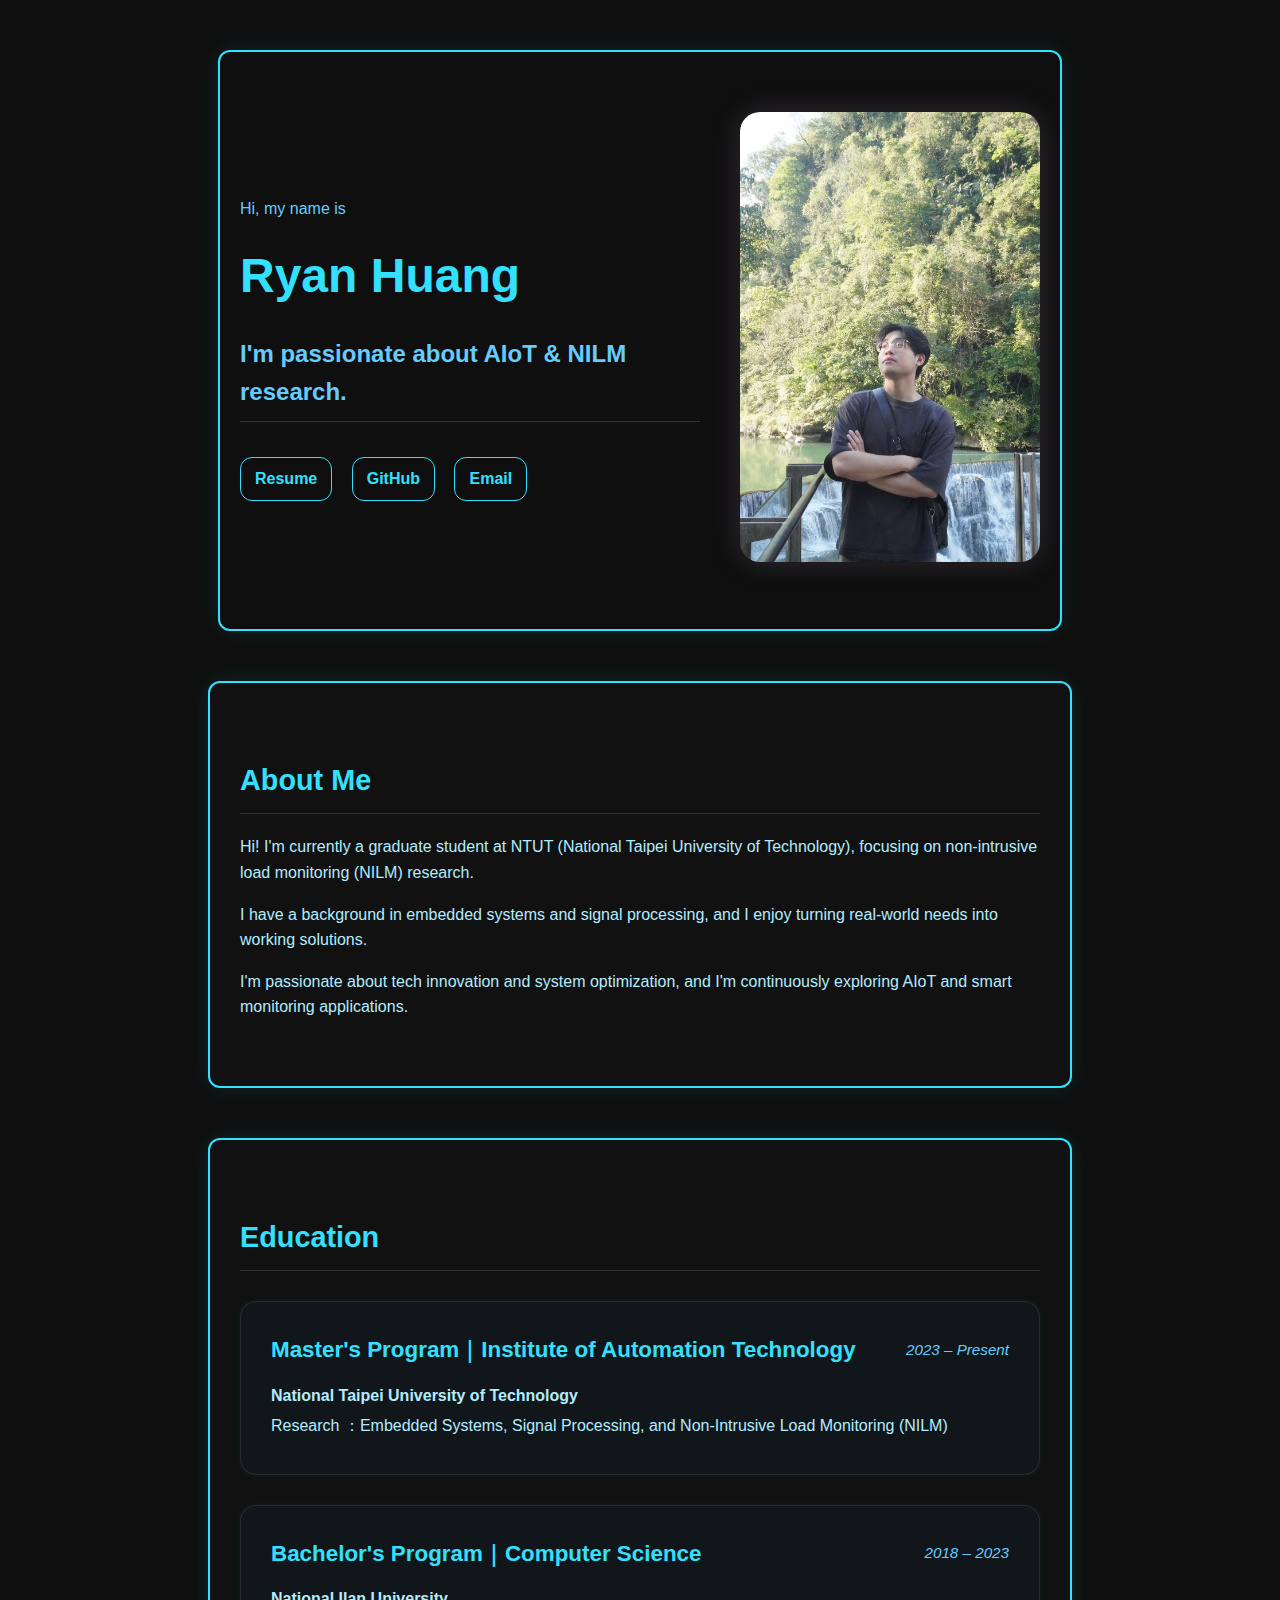
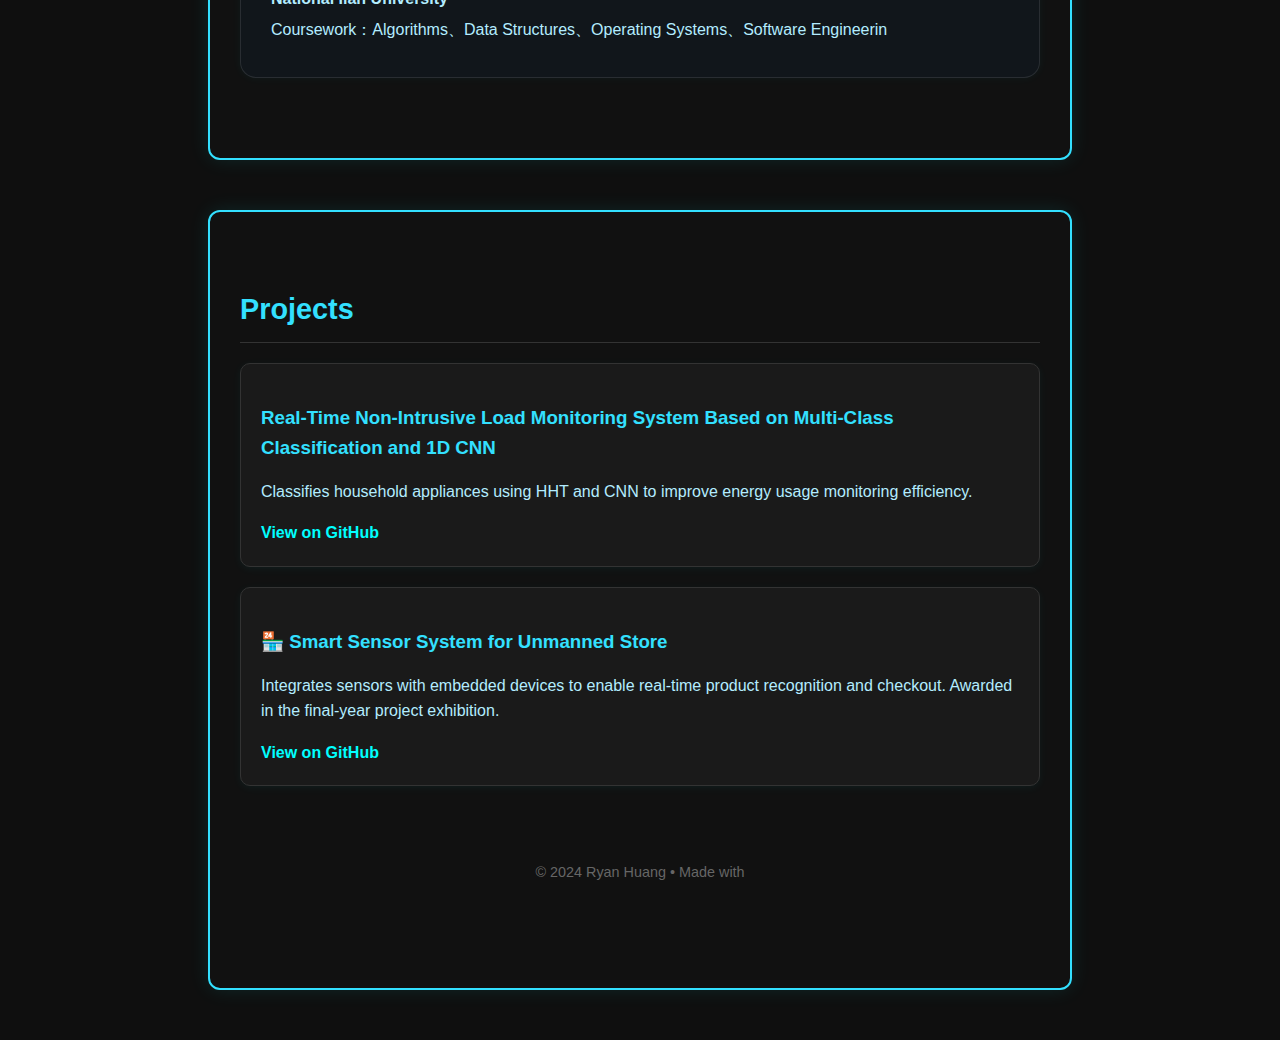
==== index.html @ a47d0917 "Update index.html" ====
<!DOCTYPE html>
<html lang="zh-Hant">
<head>
  <meta charset="UTF-8" />
  <meta name="viewport" content="width=device-width, initial-scale=1.0">
  <title>Ryan Huang</title>
  <link rel="stylesheet" href="css/style.css" />
</head>
<body>

<section id="hero">
  <div class="hero-container">
    
    <div class="hero-text">
      <p>Hi, my name is</p>
      <h1>Ryan Huang</h1>
      <h2>I'm passionate about AIoT & NILM research.</h2>
      <div class="hero-links">
        <a href="#" class="btn">Resume</a>
        <a href="https://github.com/ryanhuang0212" target="_blank">GitHub</a>
        <a href="mailto:ryanhuang0212@gmail.com">Email</a>
      </div>
    </div>

    <div class="hero-image">
      <img src="assets/Me2.jpg" alt="My life">
    </div>
  </div>
</section>

  <section id="about">
    <h2>About Me</h2>
    <p>Hi! I'm currently a graduate student at NTUT (National Taipei University of Technology), focusing on non-intrusive load monitoring (NILM) research.</p>
    <p>I have a background in embedded systems and signal processing, and I enjoy turning real-world needs into working solutions.</p>
    <p>I'm passionate about tech innovation and system optimization, and I'm continuously exploring AIoT and smart monitoring applications.</p>
  </section>

  <section id="Education">
  <h2>Education</h2>

  <div class="info-card">
    <div class="card-header">
      <h3>Master's Program｜Institute of Automation Technology</h3>
      <span class="year">2023 – Present</span>
    </div>
    <p><strong>National Taipei University of Technology</strong></p>
    <p>Research ：Embedded Systems, Signal Processing, and Non-Intrusive Load Monitoring (NILM)</p>
  </div>

  <div class="info-card">
    <div class="card-header">
      <h3>Bachelor's Program｜Computer Science</h3>
      <span class="year">2018 – 2023</span>
    </div>
    <p><strong>National Ilan University</strong></p>
    <p>Coursework：Algorithms、Data Structures、Operating Systems、Software Engineerin</p>
  </div>
</section>

  <section id="projects">
    <h2>Projects</h2>

<div class="project-card">
  <h3>Real-Time Non-Intrusive Load Monitoring System Based on Multi-Class Classification and 1D CNN</h3>
  <p>Classifies household appliances using HHT and CNN to improve energy usage monitoring efficiency.</p>
  <a href="https://github.com/Ryanhuang0212/NILM-Feature" target="_blank">View on GitHub</a>
</div>

<div class="project-card">
  <h3>🏪 Smart Sensor System for Unmanned Store</h3>
  <p>Integrates sensors with embedded devices to enable real-time product recognition and checkout. Awarded in the final-year project exhibition.</p>
  <a href="https://github.com/Ryanhuang0212/NILM-Feature" target="_blank">View on GitHub</a>
</div>

<footer>
  <p>&copy; 2024 Ryan Huang • Made with </p>
</footer>

</body>
</html>
---- css/style.css ----
:root {
  --bg: #0f0f0f;
  --fg: #b3ecff;        /* 主文字色：亮藍白 */
  --subtext: #66ccff;   /* 次文字色：清爽藍 */
  --accent: #33e0ff;    /* 主強調色：科技藍亮點 */
}

html {
  scroll-behavior: smooth;
}

body {
  margin: 0;
  padding: 0;
  background-color: var(--bg);
  color: var(--fg);
  font-family: "Helvetica Neue", Arial, sans-serif;
  line-height: 1.6;
}

header {
  background: #111;
  color: var(--fg);
  text-align: center;
  padding: 60px 20px 30px;
  border-bottom: 2px solid #222;
}

h1 {
  font-size: 2.8em;
  margin-bottom: 0.3em;
  color: var(--accent);
}

header p {
  font-size: 1.2em;
  color:  var(--subtext);
}

nav {
  margin-top: 20px;
}

nav a {
  color: #f1f1f1;
  margin: 0 15px;
  text-decoration: none;
  font-weight: 500;
  transition: color 0.3s;
}

nav a:hover {
  color: var(--accent);
}

section {
  padding: 50px 30px;
  margin: 50px auto;
  max-width: 800px;
  background: #111;
  border: 2px solid var(--accent);
  border-radius: 12px;
  box-shadow: 0 0 20px rgba(0, 255, 255, 0.1);
  transition: transform 0.3s ease;
}

section:hover {
  transform: translateY(-4px);
}

section h2 {
  font-size: 1.8em;
  color: var(--accent);
  margin-bottom: 20px;
  border-bottom: 1px solid #333;
  padding-bottom: 10px;
}

.project-card {
  background: #1a1a1a;
  border: 1px solid #333;
  border-radius: 10px;
  padding: 20px;
  margin: 20px 0;
  box-shadow: 0 2px 10px rgba(0,255,255,0.05);
}

.project-card h3 {
  color: var(--accent);
  margin-bottom: 10px;
}

.project-card a {
  color: #00ffff;
  text-decoration: none;
  font-weight: bold;
}

.project-card a:hover {
  text-decoration: underline;
}

footer {
  text-align: center;
  font-size: 0.9em;
  padding: 40px 0;
  background-color: #111;
  color: #666;
}

.profile-img {
  width: 160px;
  border-radius: 50%;
  margin: 20px auto;
  display: block;
  border: 3px solid #00cfff;
  box-shadow: 0 0 10px rgba(0, 255, 255, 0.3);
}

.info-card {
  background-color: #11161b;
  border: 1px solid rgba(255, 255, 255, 0.1);
  border-radius: 16px;
  padding: 30px;
  margin: 30px 0;
  color: #eee;
  box-shadow: 0 0 10px rgba(0, 255, 255, 0.05);
}

.card-header {
  display: flex;
  justify-content: space-between;
  align-items: center;
  margin-bottom: 15px;
}

.card-header h3 {
  margin: 0;
  color: var(--accent);
  font-size: 1.4em;
}

.year {
  color: var(--subtext);
  font-size: 0.95em;
  font-style: italic;
}

.info-card p {
  margin: 0.3em 0;
  color: var(--fg)
}


#hero {
  padding: 60px 20px;
  background-color: var(--bg);
  color: var(--fg);
}

.hero-container {
  display: flex;
  flex-direction: row;
  align-items: center;
  justify-content: space-between;
  max-width: 1100px;
  margin: auto;
  flex-wrap: wrap;
  gap: 40px;
}

.hero-text {
  flex: 1;
  min-width: 280px;
}

.hero-text p {
  font-size: 1em;
  color: var(--subtext);
}

.hero-text h1 {
  font-size: 3em;
  color: var(--accent);
  margin: 10px 0;
}

.hero-text h2 {
  font-size: 1.5em;
  color: var(--subtext);
  margin-bottom: 20px;
}

.hero-links a {
  display: inline-block;
  margin-right: 15px;
  margin-top: 15px;
  color: var(--accent);
  text-decoration: none;
  font-weight: bold;
  border: 1px solid var(--accent);
  padding: 8px 14px;
  border-radius: 12px;
  transition: all 0.3s;
}

.hero-links a:hover {
  background: var(--accent);
  color: var(--bg);
}

/* 照片樣式：圓角、陰影、尺寸統一 */
.hero-image img {
  max-width: 300px;
  border-radius: 20px;
  box-shadow: 0 0 30px rgba(241, 202, 255, 0.15);
  transition: transform 0.3s ease;
}

.hero-image img:hover {
  transform: scale(1.03);
}

/* 手機板自動改為上下排列 */
@media (max-width: 768px) {
  .hero-container {
    flex-direction: column;
    text-align: center;
  }

  .hero-image img {
    margin-top: 20px;
  }
}
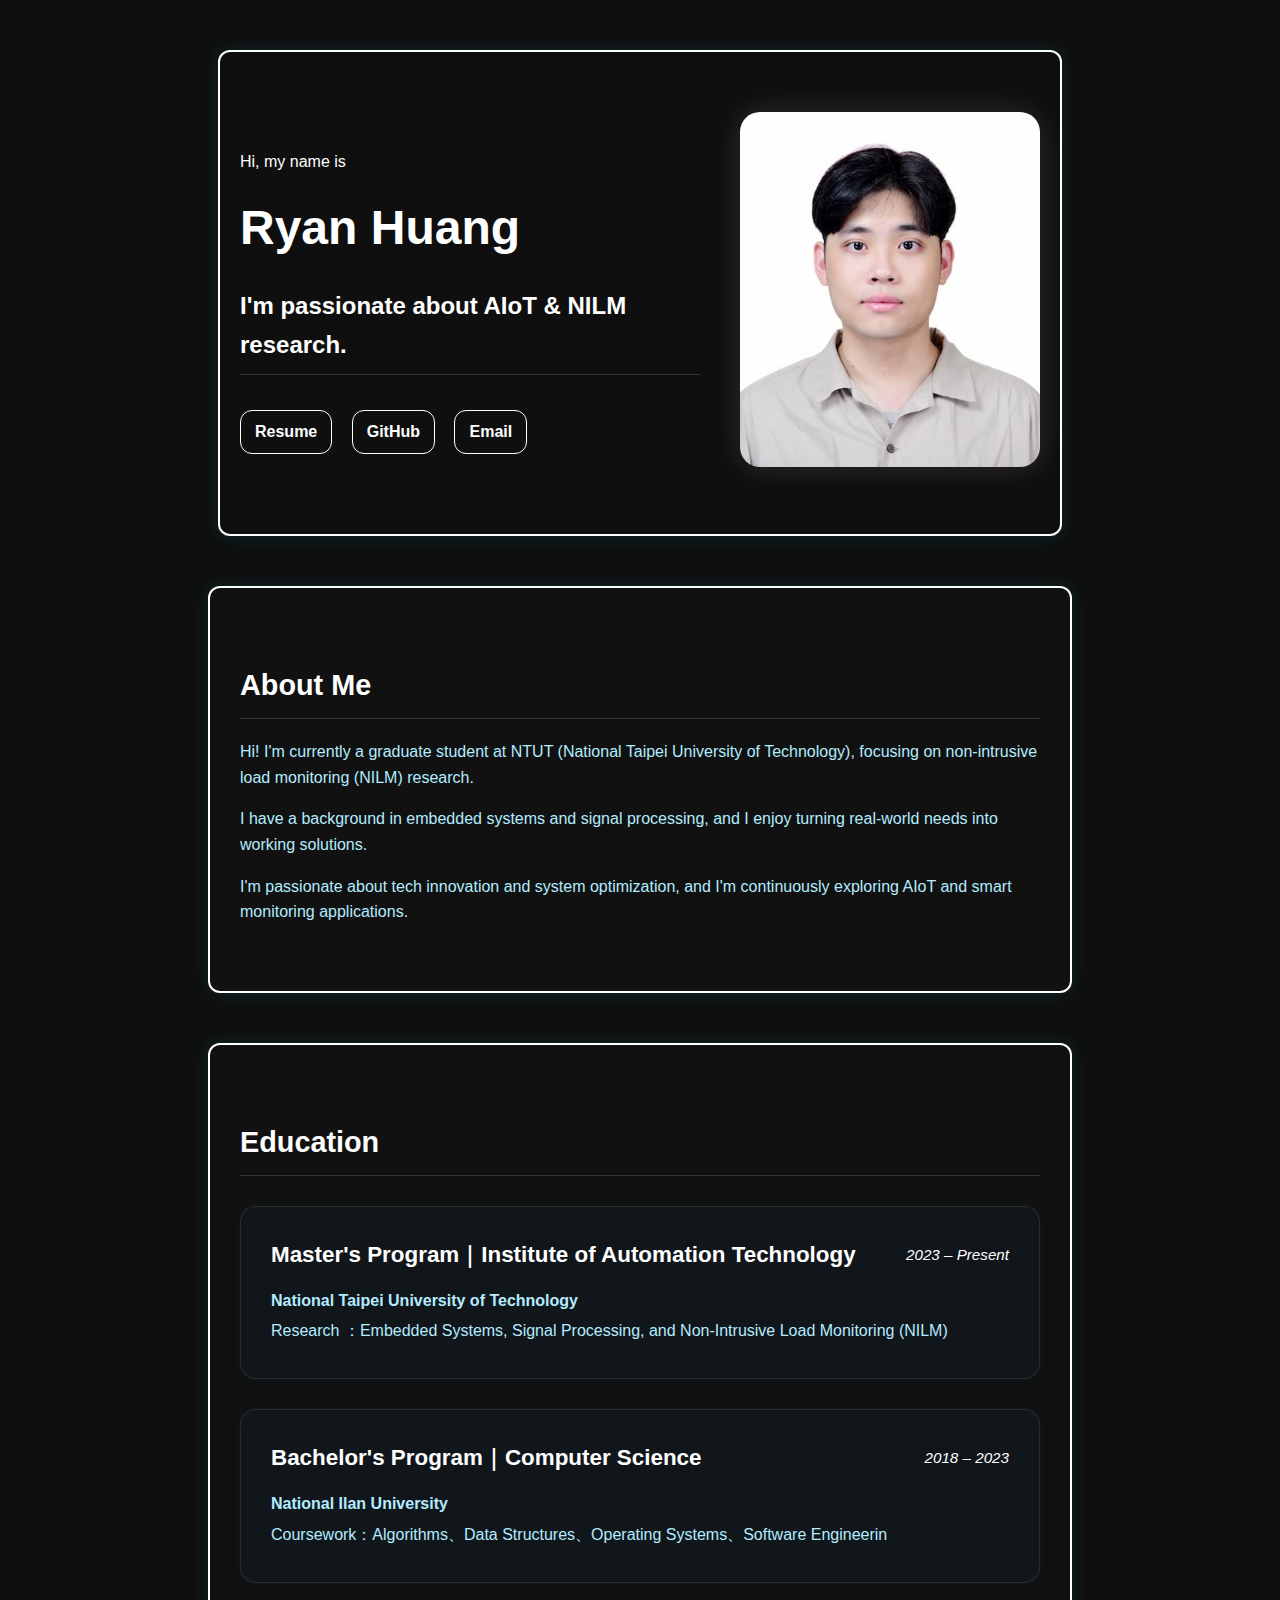
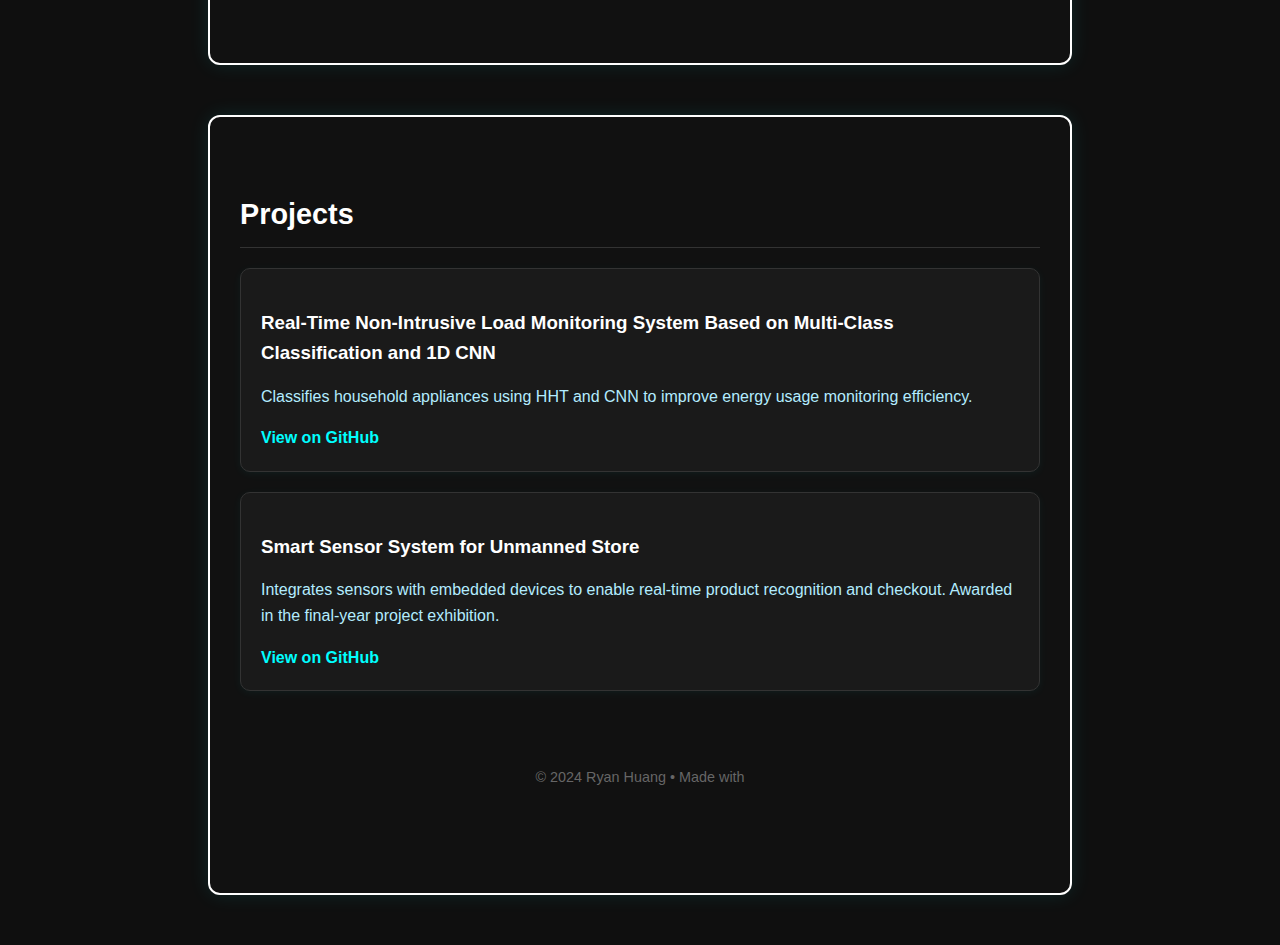
==== commit 222f074f: "Update index.html" ====
--- a/index.html
+++ b/index.html
@@ -16,14 +16,14 @@
       <h1>Ryan Huang</h1>
       <h2>I'm passionate about AIoT & NILM research.</h2>
       <div class="hero-links">
-        <a href="#" class="btn">Resume</a>
+        <a href="assets/Me.jpg" class="btn">Resume</a>
         <a href="https://github.com/ryanhuang0212" target="_blank">GitHub</a>
         <a href="mailto:ryanhuang0212@gmail.com">Email</a>
       </div>
     </div>
 
     <div class="hero-image">
-      <img src="assets/Me2.jpg" alt="My life">
+      <img src="assets/Me.jpg" alt="My life">
     </div>
   </div>
 </section>
@@ -67,7 +67,7 @@
 </div>
 
 <div class="project-card">
-  <h3>🏪 Smart Sensor System for Unmanned Store</h3>
+  <h3>Smart Sensor System for Unmanned Store</h3>
   <p>Integrates sensors with embedded devices to enable real-time product recognition and checkout. Awarded in the final-year project exhibition.</p>
   <a href="https://github.com/Ryanhuang0212/NILM-Feature" target="_blank">View on GitHub</a>
 </div>
--- a/css/style.css
+++ b/css/style.css
@@ -1,8 +1,8 @@
 :root {
   --bg: #0f0f0f;
   --fg: #b3ecff;        /* 主文字色：亮藍白 */
-  --subtext: #66ccff;   /* 次文字色：清爽藍 */
-  --accent: #33e0ff;    /* 主強調色：科技藍亮點 */
+  --subtext: #ffffff;   /* 次文字色：清爽藍 */
+  --accent: #ffffff;    /* 主強調色：科技藍亮點 */
 }
 
 html {
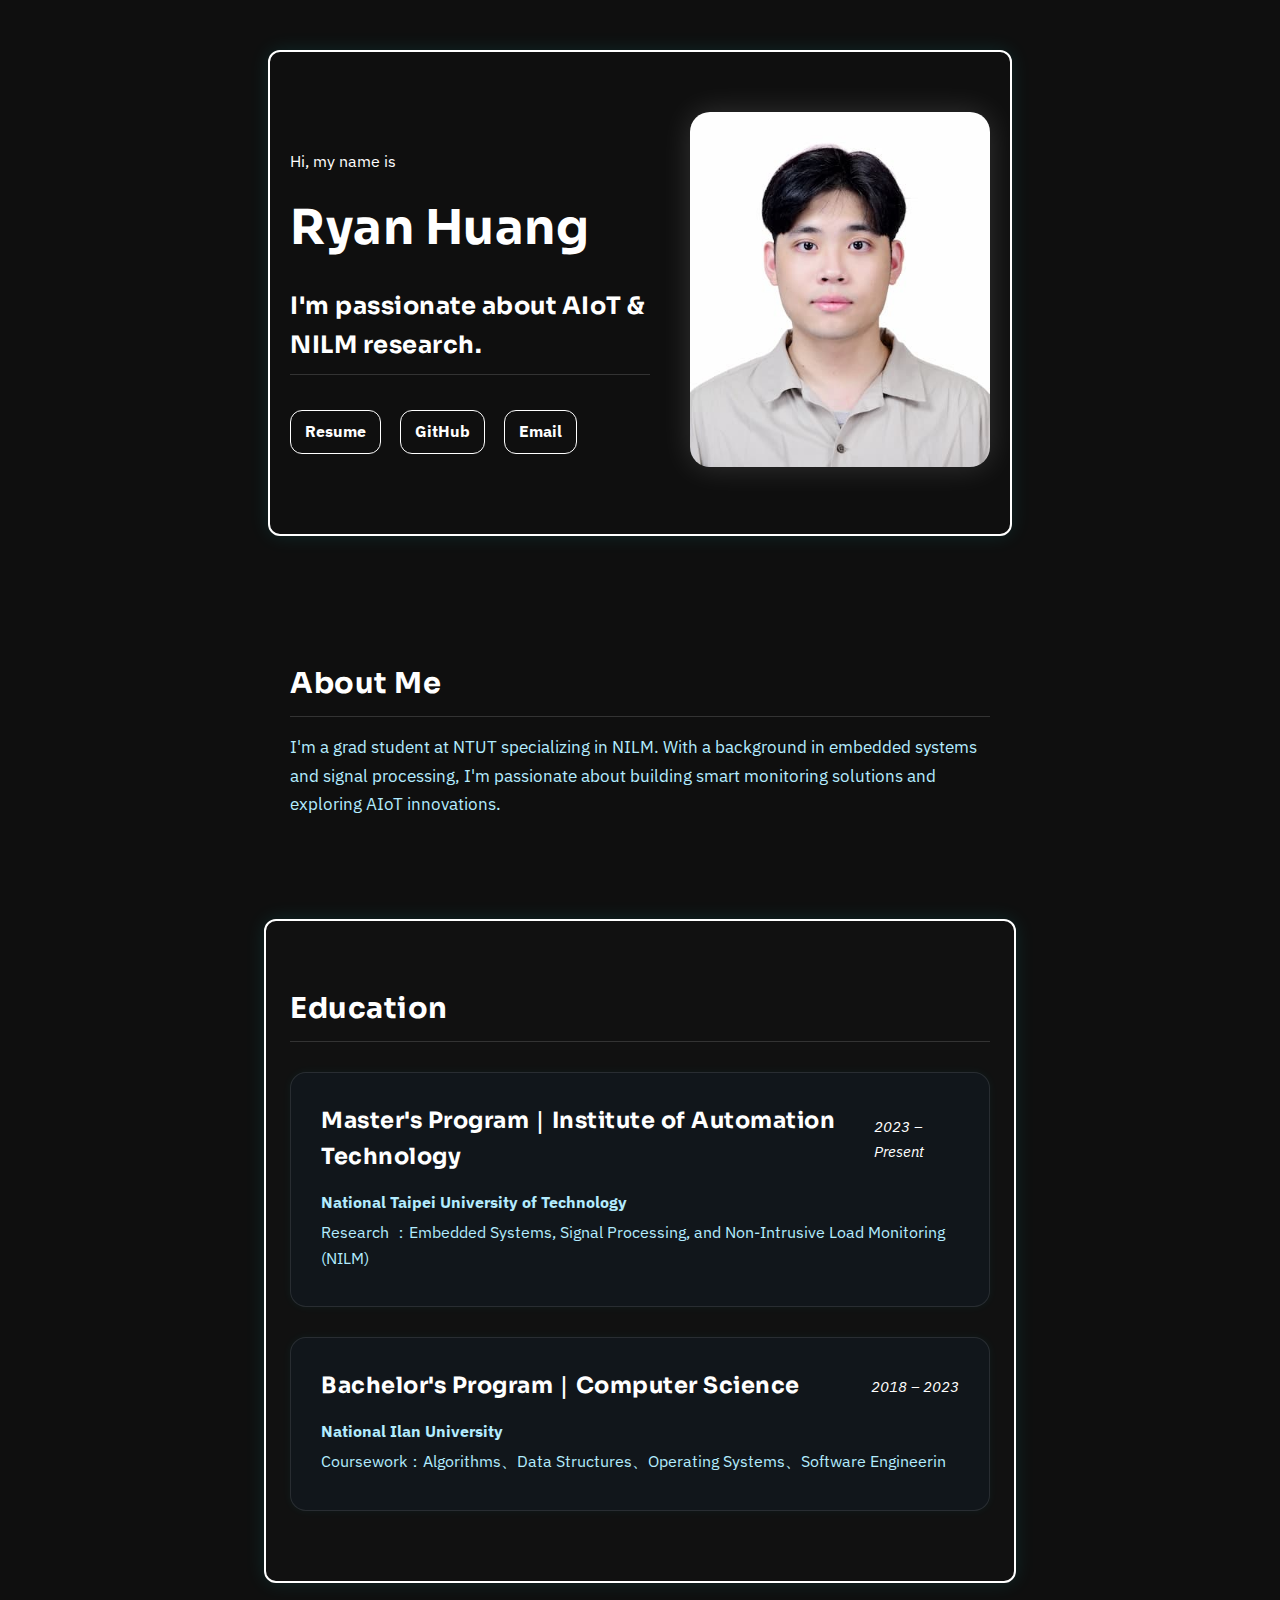
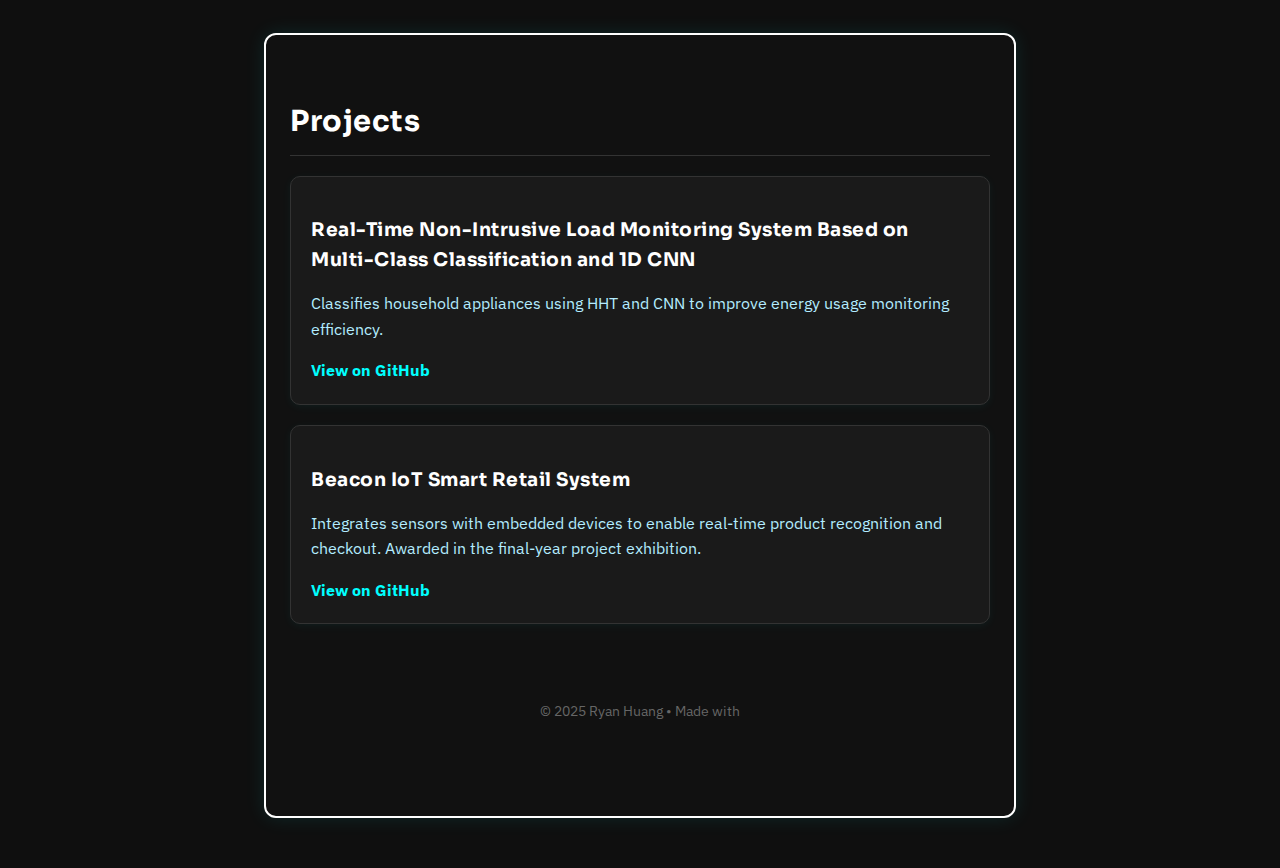
==== commit f5408e94: "Update index.html" ====
--- a/index.html
+++ b/index.html
@@ -16,7 +16,7 @@
       <h1>Ryan Huang</h1>
       <h2>I'm passionate about AIoT & NILM research.</h2>
       <div class="hero-links">
-        <a href="assets/Me.jpg" class="btn">Resume</a>
+        <a href="assets/Resume.pdf" download class="btn">Resume</a>
         <a href="https://github.com/ryanhuang0212" target="_blank">GitHub</a>
         <a href="mailto:ryanhuang0212@gmail.com">Email</a>
       </div>
@@ -30,9 +30,9 @@
 
   <section id="about">
     <h2>About Me</h2>
-    <p>Hi! I'm currently a graduate student at NTUT (National Taipei University of Technology), focusing on non-intrusive load monitoring (NILM) research.</p>
-    <p>I have a background in embedded systems and signal processing, and I enjoy turning real-world needs into working solutions.</p>
-    <p>I'm passionate about tech innovation and system optimization, and I'm continuously exploring AIoT and smart monitoring applications.</p>
+    <p>
+      I'm a grad student at NTUT specializing in NILM. With a background in embedded systems and signal processing, I'm passionate about building smart monitoring solutions and exploring AIoT innovations.
+    </p>
   </section>
 
   <section id="Education">
@@ -67,13 +67,13 @@
 </div>
 
 <div class="project-card">
-  <h3>Smart Sensor System for Unmanned Store</h3>
+  <h3>Beacon IoT Smart Retail System</h3>
   <p>Integrates sensors with embedded devices to enable real-time product recognition and checkout. Awarded in the final-year project exhibition.</p>
-  <a href="https://github.com/Ryanhuang0212/NILM-Feature" target="_blank">View on GitHub</a>
+  <a href="https://github.com/Ryanhuang0212/Smart-Sensor-System-for-Unmanned-Store" target="_blank">View on GitHub</a>
 </div>
 
 <footer>
-  <p>&copy; 2024 Ryan Huang • Made with </p>
+  <p>&copy; 2025 Ryan Huang • Made with </p>
 </footer>
 
 </body>
--- a/css/style.css
+++ b/css/style.css
@@ -1,12 +1,36 @@
+@import url('https://fonts.googleapis.com/css2?family=IBM+Plex+Sans:wght@400;600&family=Sora:wght@400;700&display=swap');
+
 :root {
   --bg: #0f0f0f;
-  --fg: #b3ecff;        /* 主文字色：亮藍白 */
-  --subtext: #ffffff;   /* 次文字色：清爽藍 */
-  --accent: #ffffff;    /* 主強調色：科技藍亮點 */
+  --fg: #b3ecff;
+  --subtext: #ffffff;
+  --accent: #ffffff;
 }
 
 html {
   scroll-behavior: smooth;
+}
+
+#about {
+  background: transparent;
+  border: none;
+  box-shadow: none;
+  padding: 40px 20px;
+  max-width: 700px;
+  margin: 60px auto;
+}
+
+#about h2 {
+  font-size: 1.8em;
+  color: var(--accent);
+  margin-bottom: 16px;
+}
+
+#about p {
+  margin: 0;
+  line-height: 1.7;
+  color: var(--fg);
+  font-size: 1.05em;
 }
 
 body {
@@ -14,7 +38,7 @@
   padding: 0;
   background-color: var(--bg);
   color: var(--fg);
-  font-family: "Helvetica Neue", Arial, sans-serif;
+  font-family: 'IBM Plex Sans', 'Sora', 'Helvetica Neue', Arial, sans-serif;
   line-height: 1.6;
 }
 
@@ -26,6 +50,17 @@
   border-bottom: 2px solid #222;
 }
 
+h1, h2, h3 {
+  font-family: 'Sora', sans-serif;
+  font-weight: 700;
+  letter-spacing: 0.5px;
+}
+
+p, a, li, span {
+  font-family: 'IBM Plex Sans', sans-serif;
+  font-weight: 400;
+}
+
 h1 {
   font-size: 2.8em;
   margin-bottom: 0.3em;
@@ -34,7 +69,7 @@
 
 header p {
   font-size: 1.2em;
-  color:  var(--subtext);
+  color: var(--subtext);
 }
 
 nav {
@@ -46,17 +81,18 @@
   margin: 0 15px;
   text-decoration: none;
   font-weight: 500;
-  transition: color 0.3s;
+  transition: color 0.3s, letter-spacing 0.3s;
 }
 
 nav a:hover {
   color: var(--accent);
+  letter-spacing: 1px;
 }
 
 section {
-  padding: 50px 30px;
+  max-width: 700px;        /* 原本 800px */
+  padding: 40px 24px; 
   margin: 50px auto;
-  max-width: 800px;
   background: #111;
   border: 2px solid var(--accent);
   border-radius: 12px;
@@ -94,10 +130,12 @@
   color: #00ffff;
   text-decoration: none;
   font-weight: bold;
+  transition: color 0.3s, letter-spacing 0.3s;
 }
 
 .project-card a:hover {
   text-decoration: underline;
+  letter-spacing: 1px;
 }
 
 footer {
@@ -148,9 +186,8 @@
 
 .info-card p {
   margin: 0.3em 0;
-  color: var(--fg)
-}
-
+  color: var(--fg);
+}
 
 #hero {
   padding: 60px 20px;
@@ -209,11 +246,10 @@
   color: var(--bg);
 }
 
-/* 照片樣式：圓角、陰影、尺寸統一 */
 .hero-image img {
   max-width: 300px;
   border-radius: 20px;
-  box-shadow: 0 0 30px rgba(241, 202, 255, 0.15);
+  box-shadow: 0 0 30px rgba(255, 255, 255, 0.15);
   transition: transform 0.3s ease;
 }
 
@@ -221,7 +257,6 @@
   transform: scale(1.03);
 }
 
-/* 手機板自動改為上下排列 */
 @media (max-width: 768px) {
   .hero-container {
     flex-direction: column;
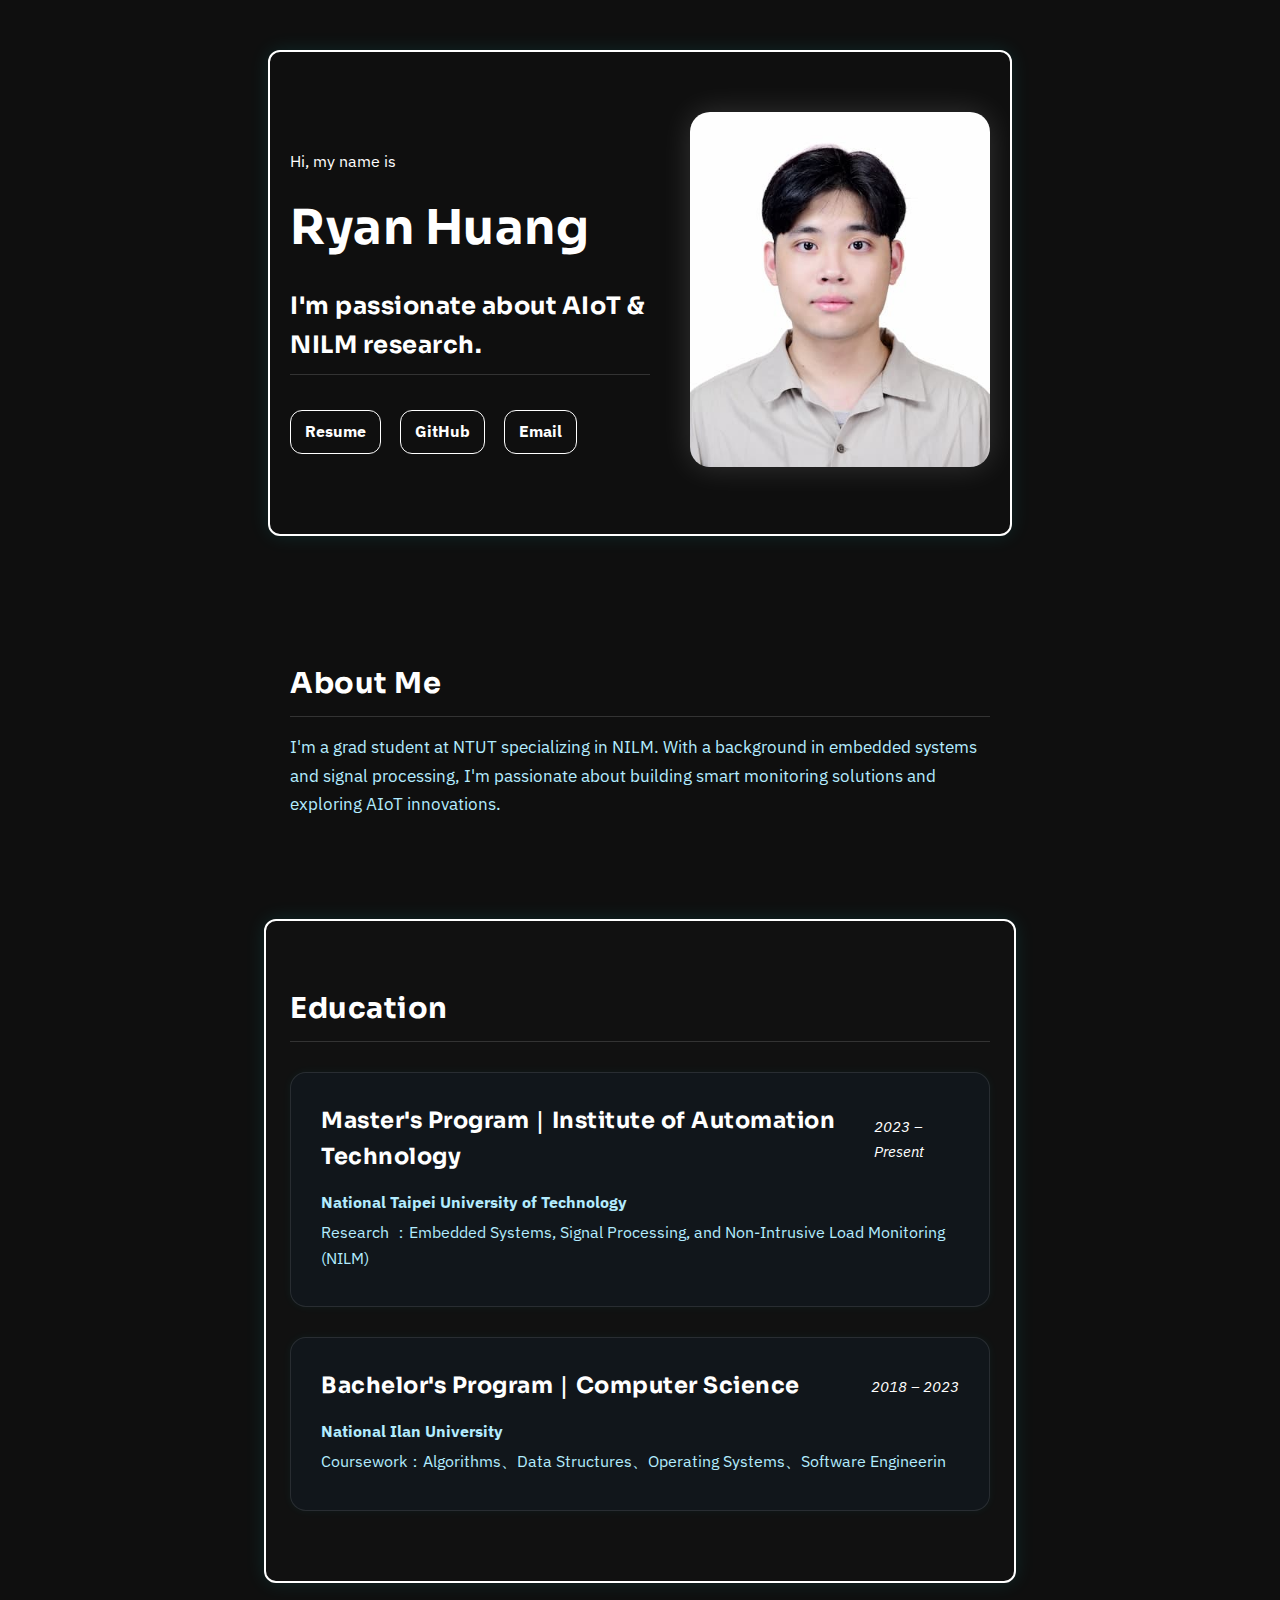
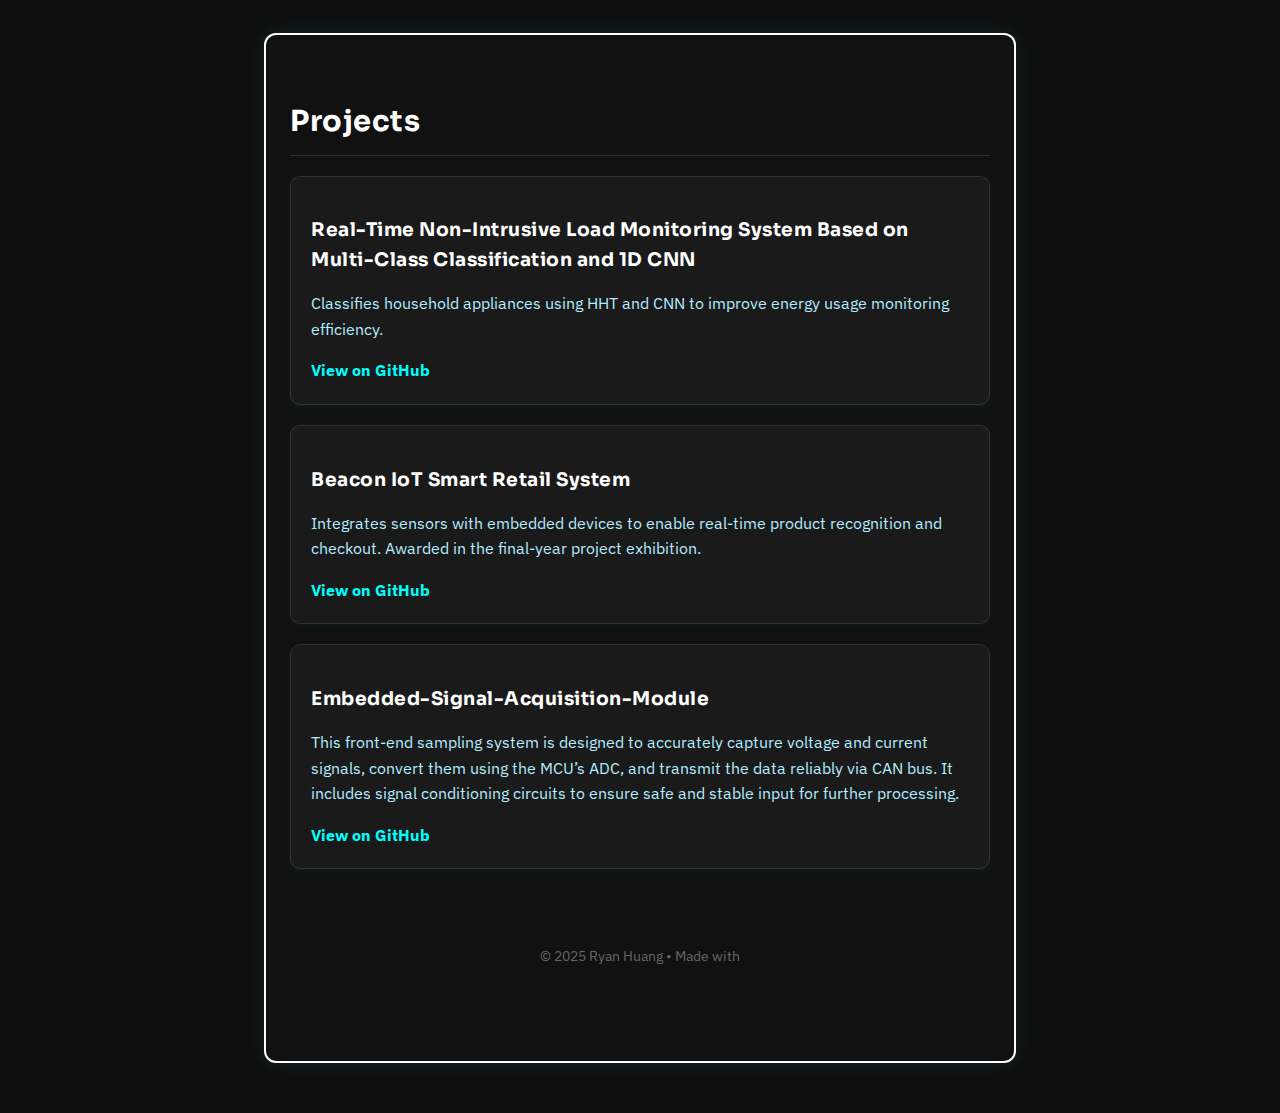
==== commit 062dc7ed: "Update index.html" ====
--- a/index.html
+++ b/index.html
@@ -72,6 +72,14 @@
   <a href="https://github.com/Ryanhuang0212/Smart-Sensor-System-for-Unmanned-Store" target="_blank">View on GitHub</a>
 </div>
 
+<div class="project-card">
+  <h3>Embedded-Signal-Acquisition-Module</h3>
+  <p>This front-end sampling system is designed to accurately capture voltage and current signals, 
+    convert them using the MCU’s ADC, and transmit the data reliably via CAN bus. 
+    It includes signal conditioning circuits to ensure safe and stable input for further processing.</p>
+  <a href="https://github.com/Ryanhuang0212/Embedded-Signal-Acquisition-Module" target="_blank">View on GitHub</a>
+</div>
+
 <footer>
   <p>&copy; 2025 Ryan Huang • Made with </p>
 </footer>
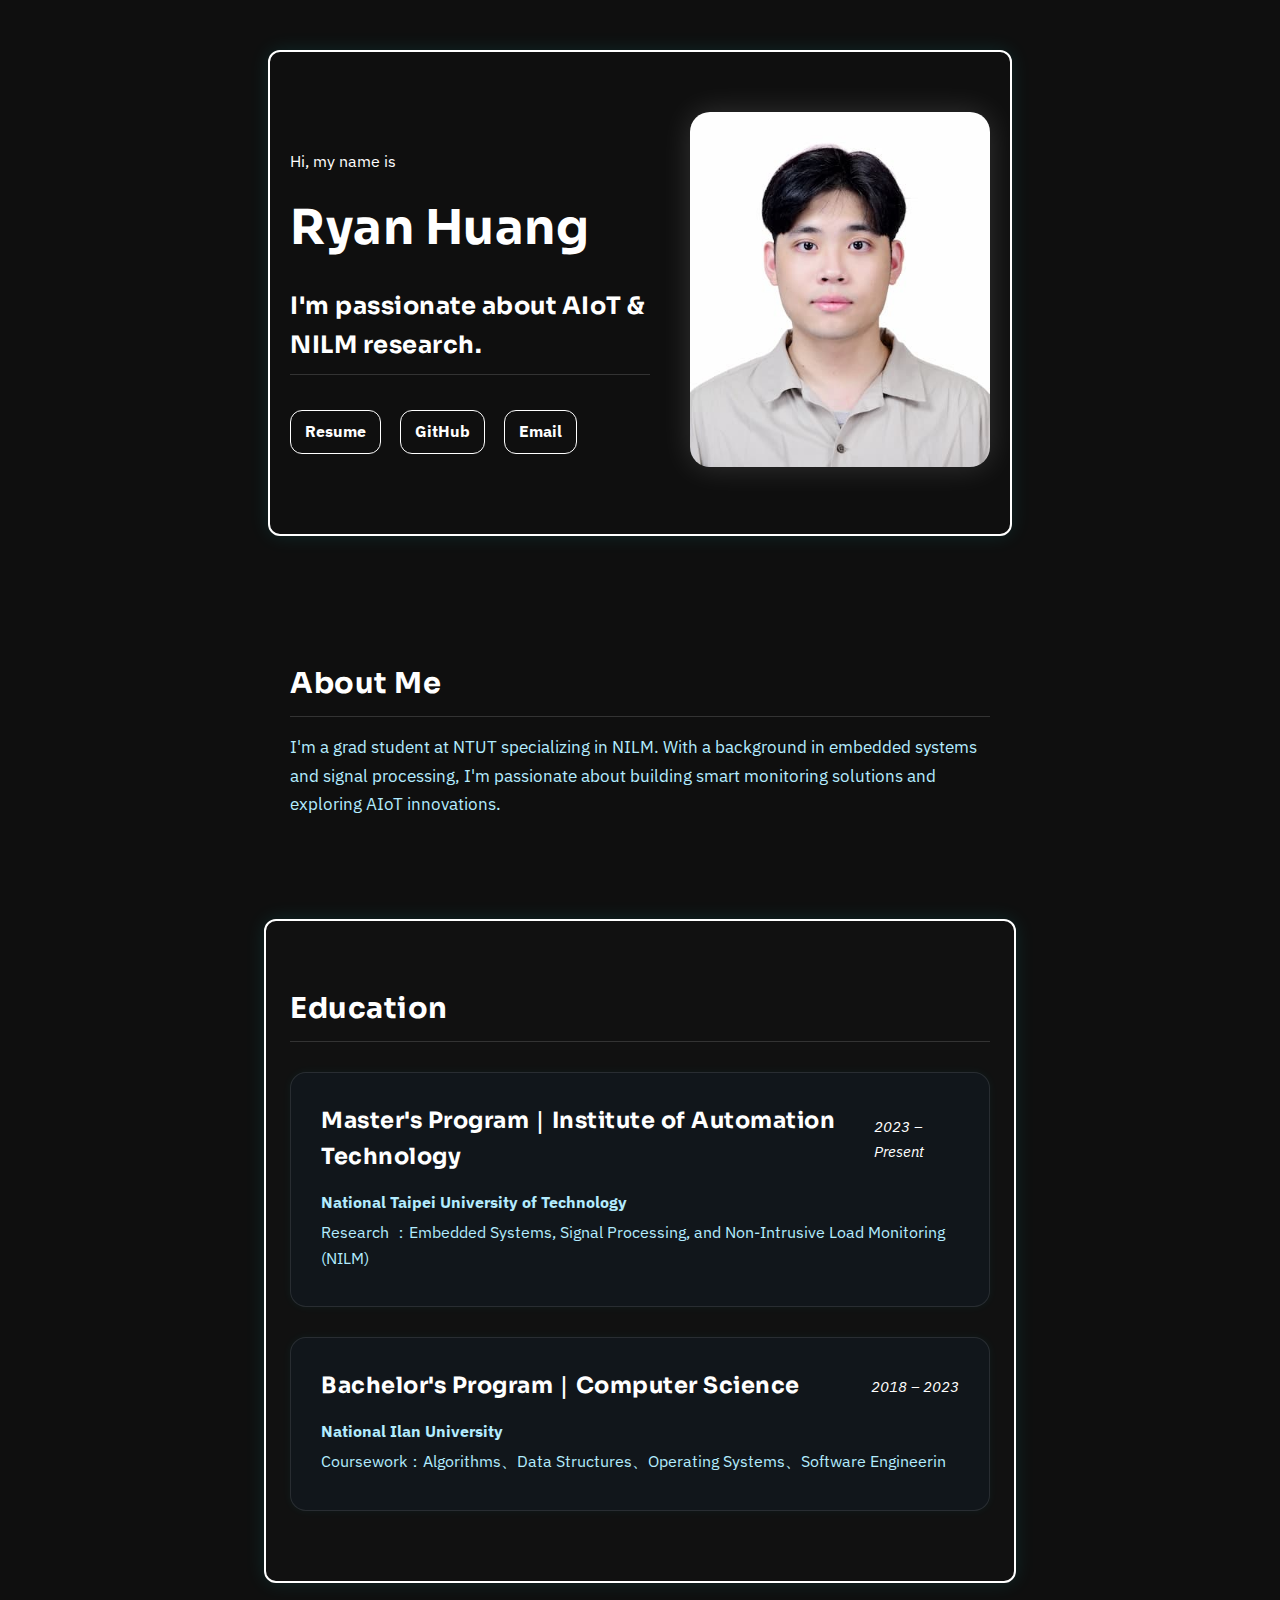
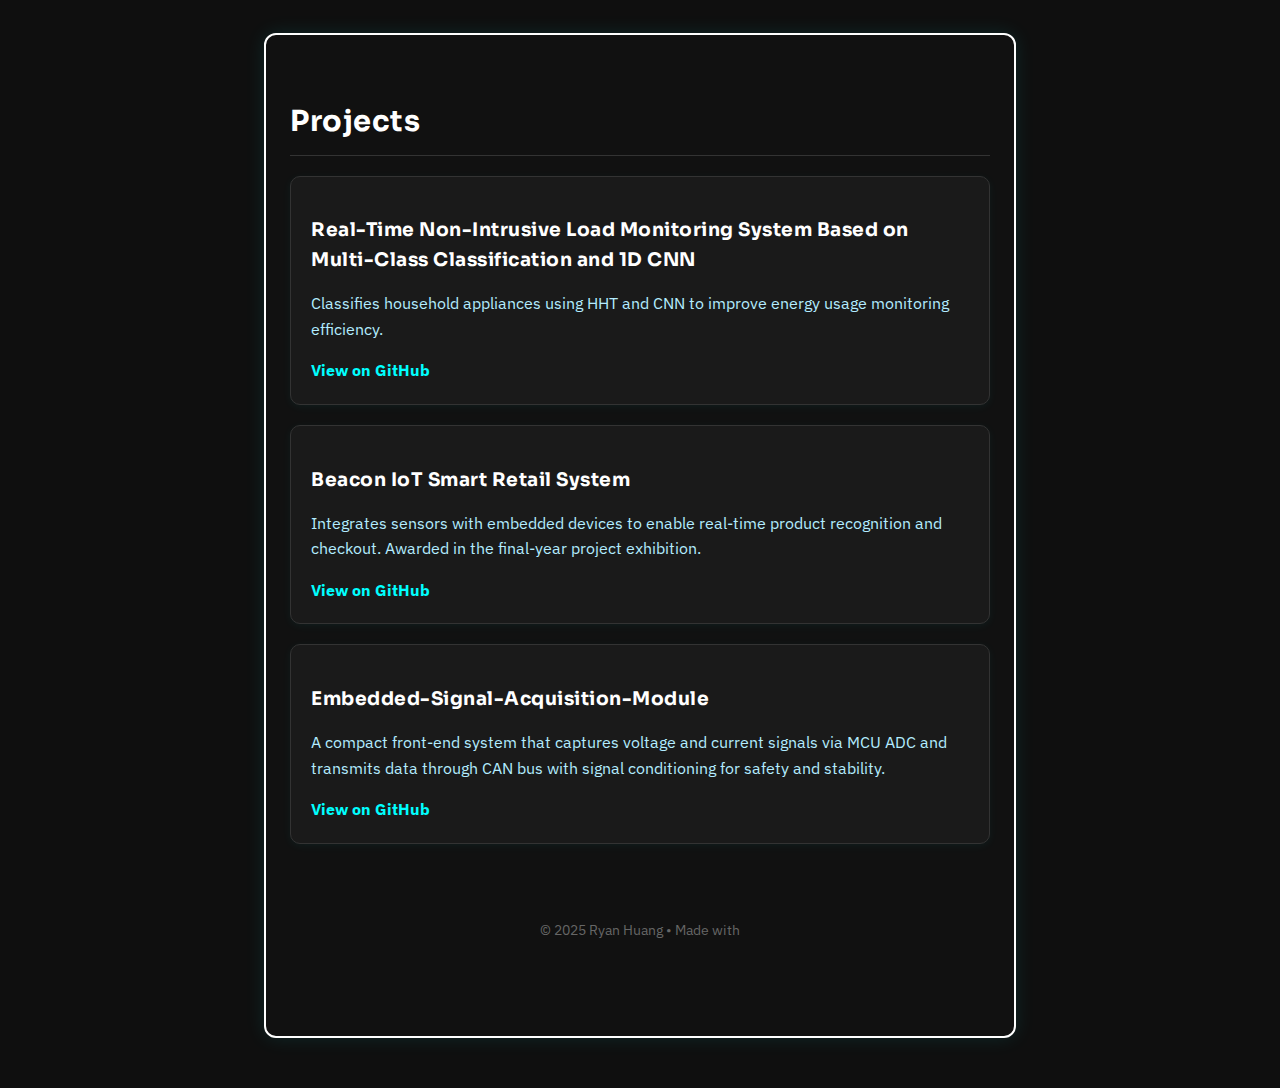
==== commit d5db88e8: "Update index.html" ====
--- a/index.html
+++ b/index.html
@@ -74,9 +74,7 @@
 
 <div class="project-card">
   <h3>Embedded-Signal-Acquisition-Module</h3>
-  <p>This front-end sampling system is designed to accurately capture voltage and current signals, 
-    convert them using the MCU’s ADC, and transmit the data reliably via CAN bus. 
-    It includes signal conditioning circuits to ensure safe and stable input for further processing.</p>
+  <p>A compact front-end system that captures voltage and current signals via MCU ADC and transmits data through CAN bus with signal conditioning for safety and stability.</p>
   <a href="https://github.com/Ryanhuang0212/Embedded-Signal-Acquisition-Module" target="_blank">View on GitHub</a>
 </div>
 
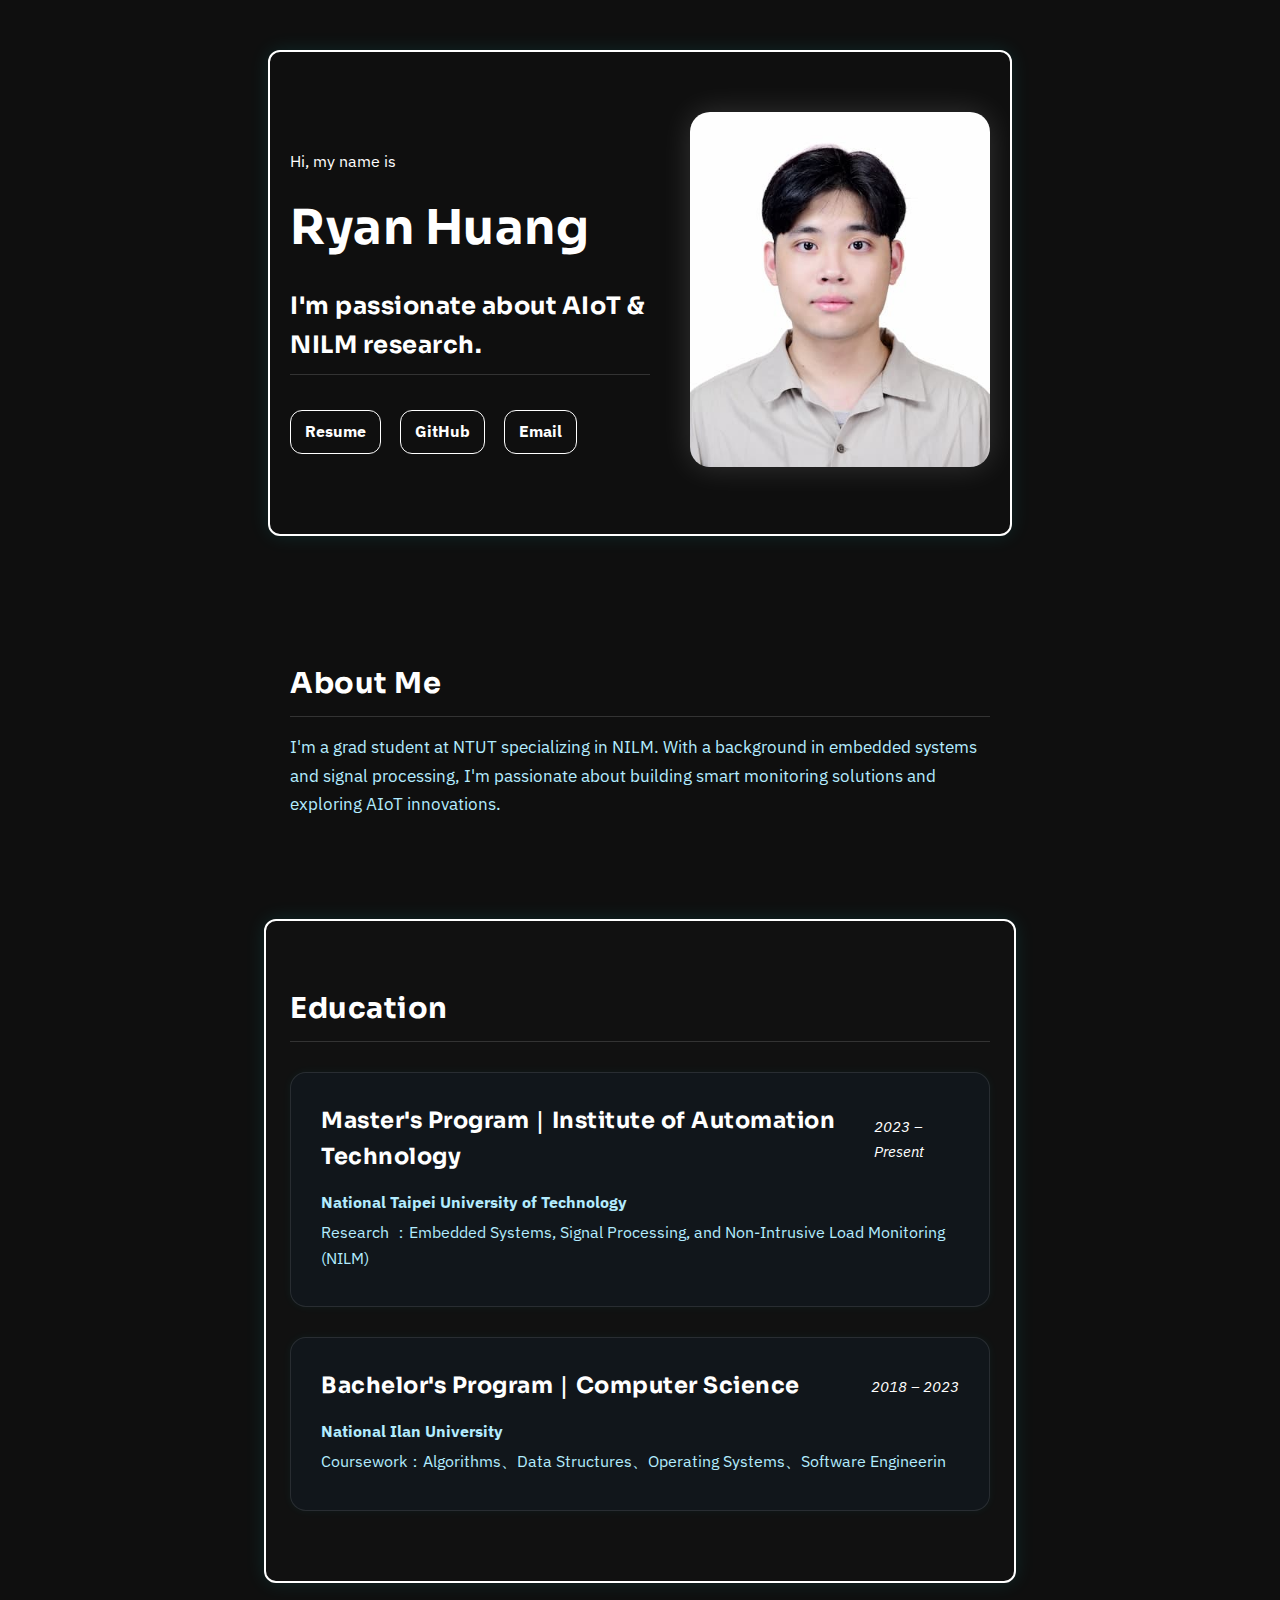
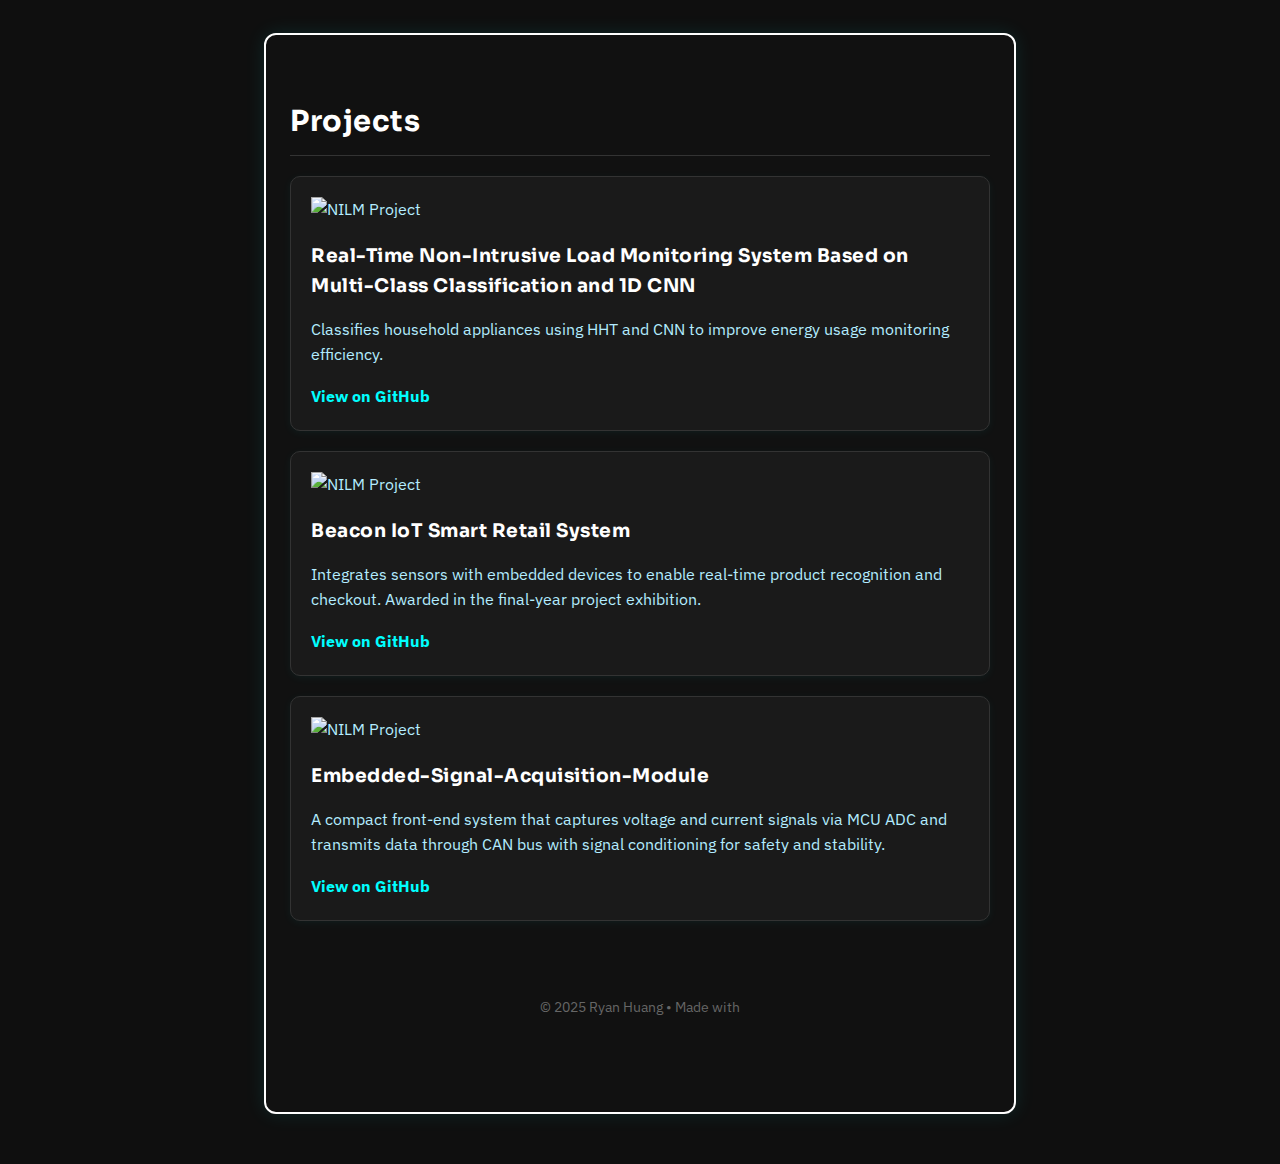
==== commit 324676a2: "Update index.html" ====
--- a/index.html
+++ b/index.html
@@ -61,21 +61,37 @@
     <h2>Projects</h2>
 
 <div class="project-card">
-  <h3>Real-Time Non-Intrusive Load Monitoring System Based on Multi-Class Classification and 1D CNN</h3>
-  <p>Classifies household appliances using HHT and CNN to improve energy usage monitoring efficiency.</p>
-  <a href="https://github.com/Ryanhuang0212/NILM-Feature" target="_blank">View on GitHub</a>
+  <div class="project-content">
+    <img src="assets/NILM.png" alt="NILM Project" class="project-img">
+    <div>
+      <h3>Real-Time Non-Intrusive Load Monitoring System Based on Multi-Class Classification and 1D CNN</h3>
+      <p>Classifies household appliances using HHT and CNN to improve energy usage monitoring efficiency.</p>
+      <a href="https://github.com/Ryanhuang0212/NILM-Feature" target="_blank">View on GitHub</a>
+    </div>
+  </div>
+</div>
+
+
+<div class="project-card">
+  <div class="project-content">
+    <img src="assets/Beacon.png" alt="NILM Project" class="project-img">
+    <div>
+      <h3>Beacon IoT Smart Retail System</h3>
+      <p>Integrates sensors with embedded devices to enable real-time product recognition and checkout. Awarded in the final-year project exhibition.</p>
+      <a href="https://github.com/Ryanhuang0212/Smart-Sensor-System-for-Unmanned-Store" target="_blank">View on GitHub</a>
+    </div>
+  </div>
 </div>
 
 <div class="project-card">
-  <h3>Beacon IoT Smart Retail System</h3>
-  <p>Integrates sensors with embedded devices to enable real-time product recognition and checkout. Awarded in the final-year project exhibition.</p>
-  <a href="https://github.com/Ryanhuang0212/Smart-Sensor-System-for-Unmanned-Store" target="_blank">View on GitHub</a>
-</div>
-
-<div class="project-card">
-  <h3>Embedded-Signal-Acquisition-Module</h3>
-  <p>A compact front-end system that captures voltage and current signals via MCU ADC and transmits data through CAN bus with signal conditioning for safety and stability.</p>
-  <a href="https://github.com/Ryanhuang0212/Embedded-Signal-Acquisition-Module" target="_blank">View on GitHub</a>
+  <div class="project-content">
+    <img src="assets/ADC.png" alt="NILM Project" class="project-img">
+    <div>
+      <h3>Embedded-Signal-Acquisition-Module</h3>
+      <p>A compact front-end system that captures voltage and current signals via MCU ADC and transmits data through CAN bus with signal conditioning for safety and stability.</p>
+      <a href="https://github.com/Ryanhuang0212/Embedded-Signal-Acquisition-Module" target="_blank">View on GitHub</a>
+    </div>
+  </div>
 </div>
 
 <footer>
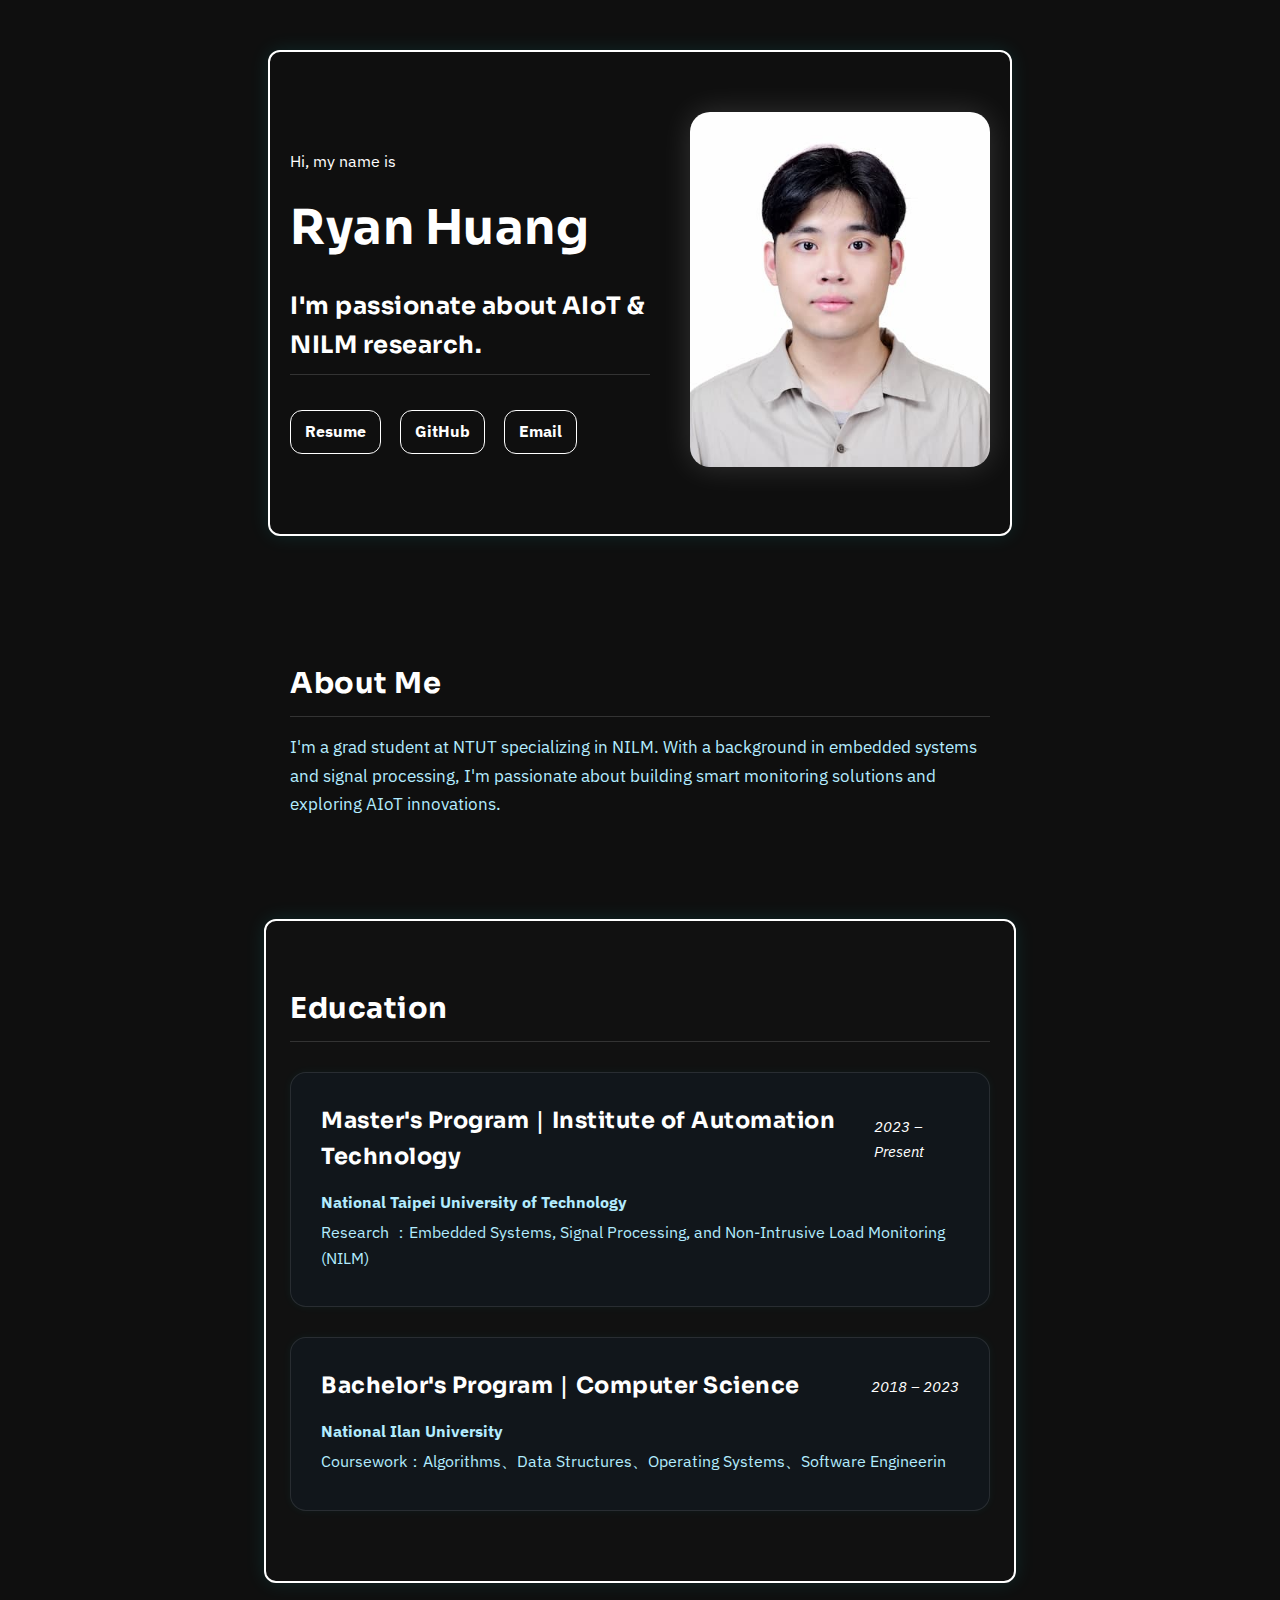
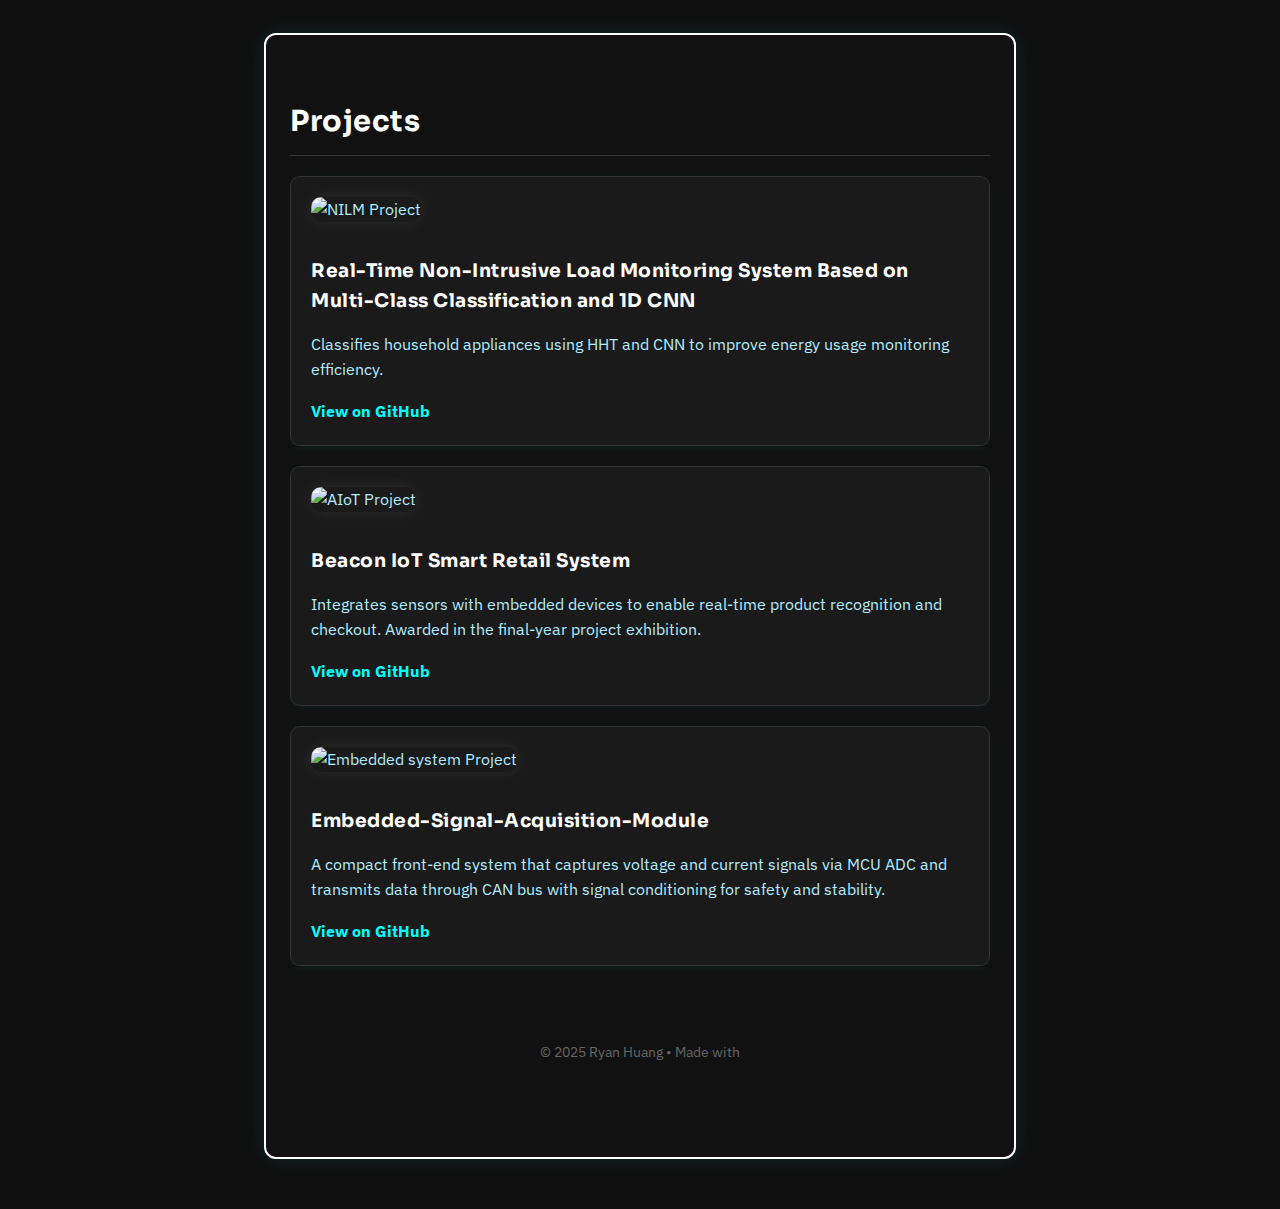
==== commit 552c236b: "Update index.html" ====
--- a/index.html
+++ b/index.html
@@ -61,37 +61,24 @@
     <h2>Projects</h2>
 
 <div class="project-card">
-  <div class="project-content">
-    <img src="assets/NILM.png" alt="NILM Project" class="project-img">
-    <div>
-      <h3>Real-Time Non-Intrusive Load Monitoring System Based on Multi-Class Classification and 1D CNN</h3>
-      <p>Classifies household appliances using HHT and CNN to improve energy usage monitoring efficiency.</p>
-      <a href="https://github.com/Ryanhuang0212/NILM-Feature" target="_blank">View on GitHub</a>
-    </div>
-  </div>
-</div>
-
-
-<div class="project-card">
-  <div class="project-content">
-    <img src="assets/Beacon.png" alt="NILM Project" class="project-img">
-    <div>
-      <h3>Beacon IoT Smart Retail System</h3>
-      <p>Integrates sensors with embedded devices to enable real-time product recognition and checkout. Awarded in the final-year project exhibition.</p>
-      <a href="https://github.com/Ryanhuang0212/Smart-Sensor-System-for-Unmanned-Store" target="_blank">View on GitHub</a>
-    </div>
-  </div>
+  <img src="assets/NILM.png" alt="NILM Project" class="project-img">
+  <h3>Real-Time Non-Intrusive Load Monitoring System Based on Multi-Class Classification and 1D CNN</h3>
+  <p>Classifies household appliances using HHT and CNN to improve energy usage monitoring efficiency.</p>
+  <a href="https://github.com/Ryanhuang0212/NILM-Feature" target="_blank">View on GitHub</a>
 </div>
 
 <div class="project-card">
-  <div class="project-content">
-    <img src="assets/ADC.png" alt="NILM Project" class="project-img">
-    <div>
-      <h3>Embedded-Signal-Acquisition-Module</h3>
-      <p>A compact front-end system that captures voltage and current signals via MCU ADC and transmits data through CAN bus with signal conditioning for safety and stability.</p>
-      <a href="https://github.com/Ryanhuang0212/Embedded-Signal-Acquisition-Module" target="_blank">View on GitHub</a>
-    </div>
-  </div>
+  <img src="assets/Beacon.png" alt="AIoT Project" class="project-img">
+  <h3>Beacon IoT Smart Retail System</h3>
+  <p>Integrates sensors with embedded devices to enable real-time product recognition and checkout. Awarded in the final-year project exhibition.</p>
+  <a href="https://github.com/Ryanhuang0212/Smart-Sensor-System-for-Unmanned-Store" target="_blank">View on GitHub</a>
+</div>
+
+<div class="project-card">
+  <img src="assets/ADC.jpg" alt="Embedded system Project" class="project-img">
+  <h3>Embedded-Signal-Acquisition-Module</h3>
+  <p>A compact front-end system that captures voltage and current signals via MCU ADC and transmits data through CAN bus with signal conditioning for safety and stability.</p>
+  <a href="https://github.com/Ryanhuang0212/Embedded-Signal-Acquisition-Module" target="_blank">View on GitHub</a>
 </div>
 
 <footer>
--- a/css/style.css
+++ b/css/style.css
@@ -138,6 +138,15 @@
   letter-spacing: 1px;
 }
 
+.project-card img.project-img {
+  width: 100%;
+  max-width: 500px;
+  height: auto;
+  border-radius: 10px;
+  margin-bottom: 15px;
+  box-shadow: 0 0 15px rgba(255, 255, 255, 0.08);
+}
+
 footer {
   text-align: center;
   font-size: 0.9em;
